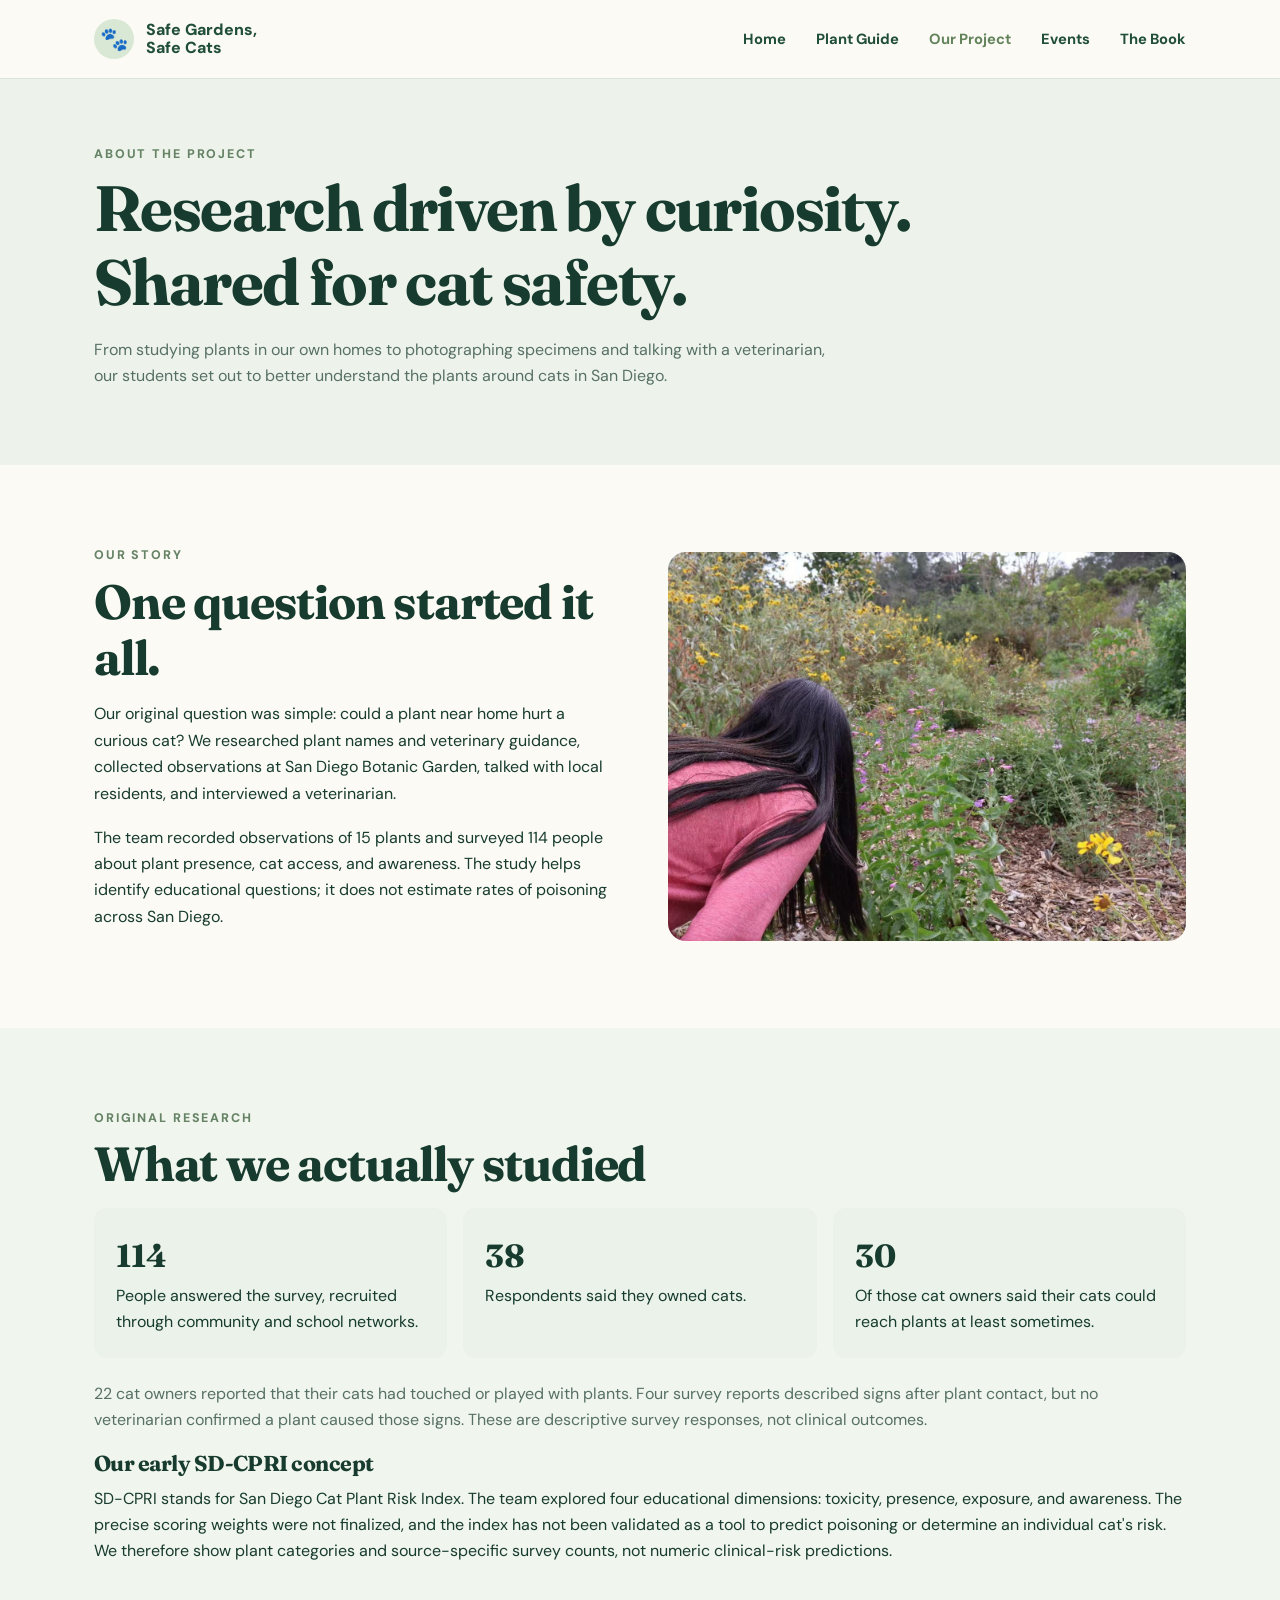
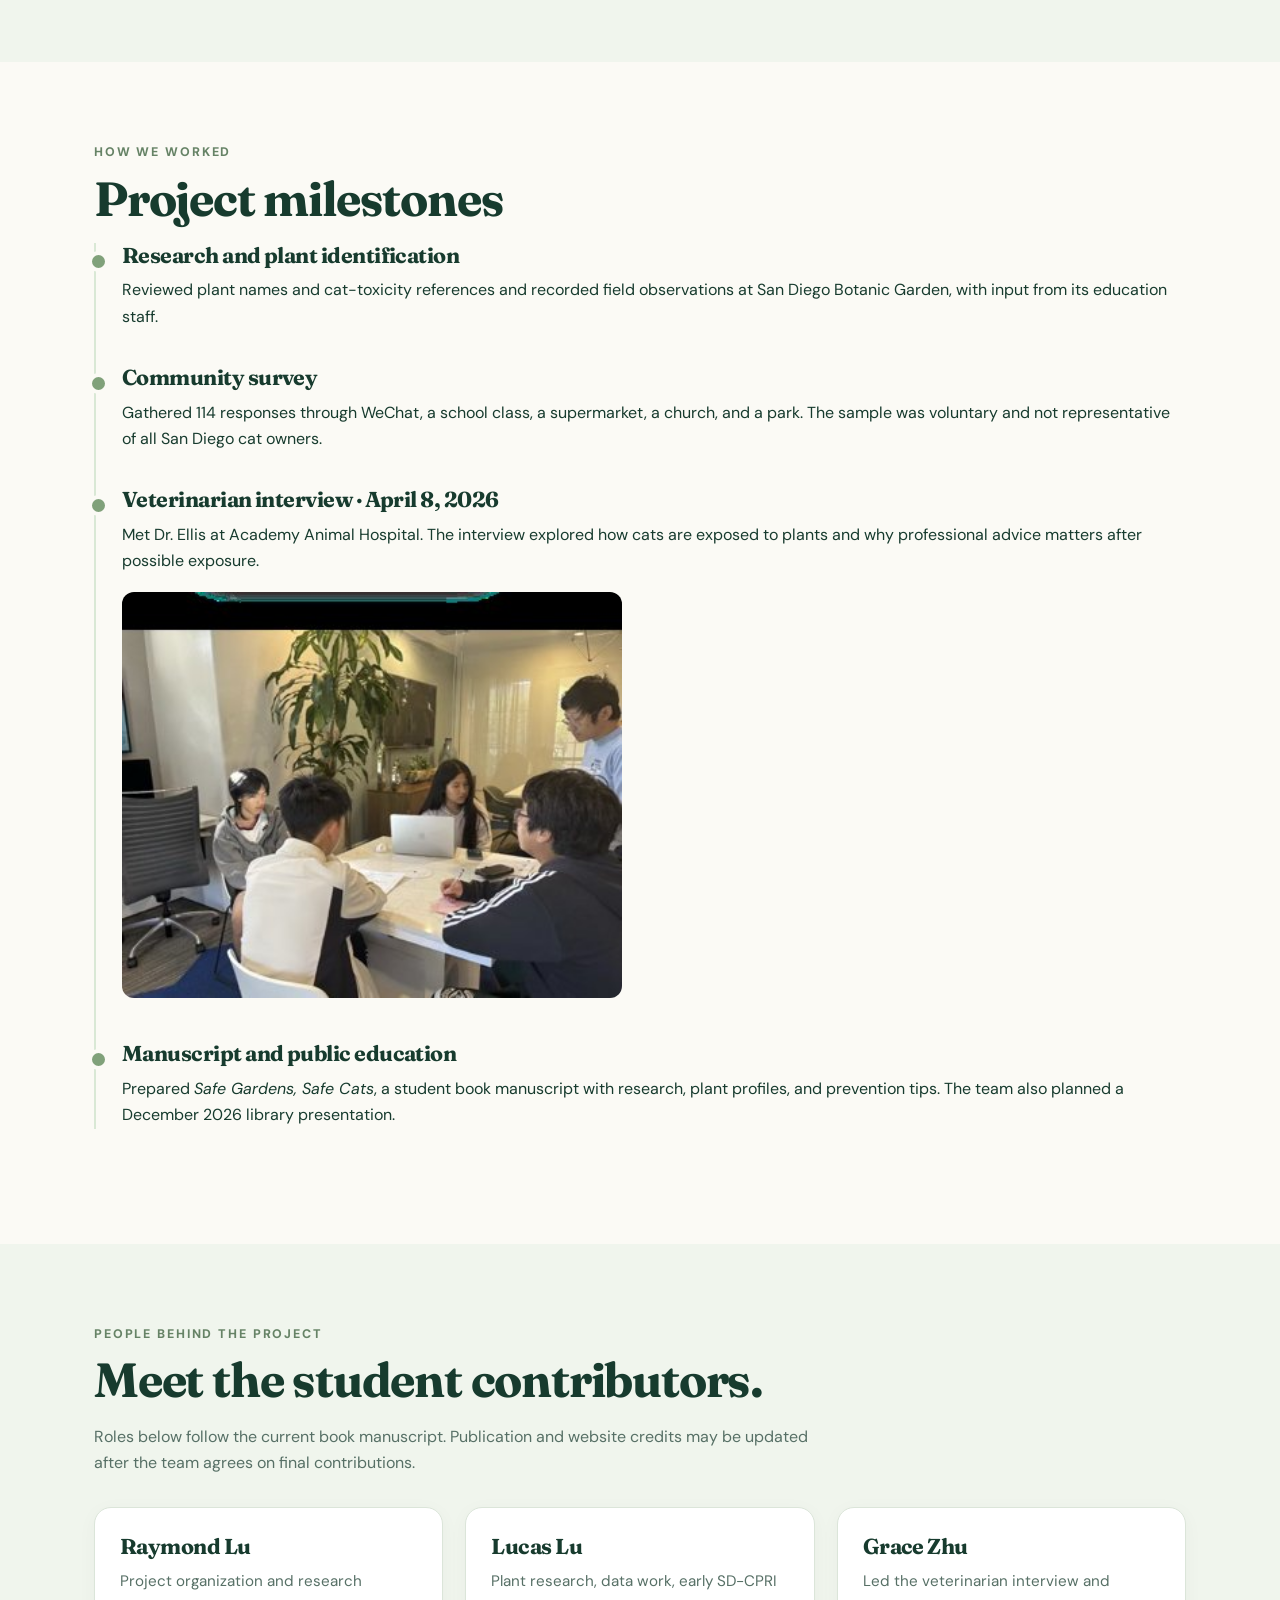
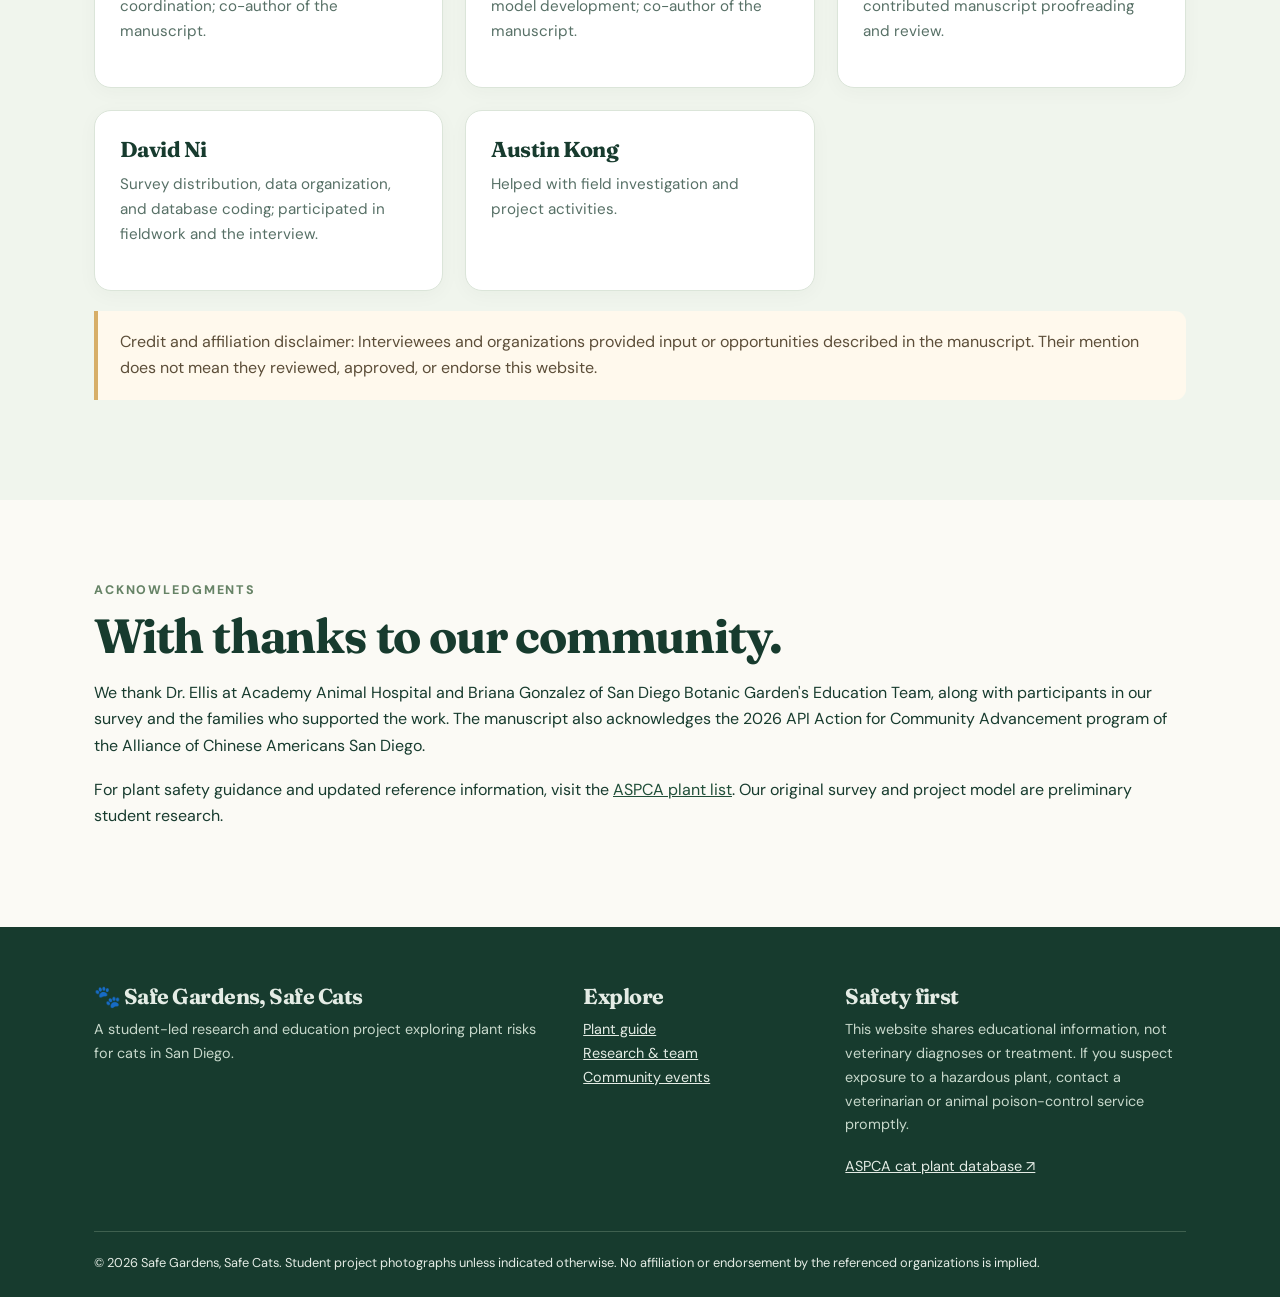
==== about.html @ 9660a146 "Initial website launch" ====
<!doctype html>
<html lang="en"><head><meta charset="utf-8"><meta name="viewport" content="width=device-width, initial-scale=1"><meta name="description" content="Learn about the student researchers, fieldwork, survey of 114 people, veterinarian interview and early SD-CPRI model."><meta name="theme-color" content="#204e38"><title>About Our Project | Safe Gardens, Safe Cats</title><link rel="stylesheet" href="css/style.css"></head><body><a class="skip-link" href="#main">Skip to content</a><header class="site-header"><div class="container nav"><a class="brand" href="index.html"><span class="brand-mark" aria-hidden="true">🐾</span><span>Safe Gardens,<br>Safe Cats</span></a><button class="menu-toggle" type="button" aria-expanded="false" aria-controls="navlinks">☰ Menu</button><nav id="navlinks" class="nav-links" aria-label="Main navigation"><a href="index.html" >Home</a><a href="plants.html" >Plant Guide</a><a href="about.html" aria-current="page">Our Project</a><a href="index.html#events">Events</a><a href="index.html#book">The Book</a></nav></div></header><main id="main"><section class="page-intro"><div class="container"><div class="eyebrow">About the project</div><h1>Research driven by curiosity.<br>Shared for cat safety.</h1><p>From studying plants in our own homes to photographing specimens and talking with a veterinarian, our students set out to better understand the plants around cats in San Diego.</p></div></section>
<section class="section"><div class="container two-col"><div><div class="eyebrow">Our story</div><h2>One question started it all.</h2><p>Our original question was simple: could a plant near home hurt a curious cat? We researched plant names and veterinary guidance, collected observations at San Diego Botanic Garden, talked with local residents, and interviewed a veterinarian.</p><p>The team recorded observations of 15 plants and surveyed 114 people about plant presence, cat access, and awareness. The study helps identify educational questions; it does not estimate rates of poisoning across San Diego.</p></div><img src="assets/images/field-research.jpg" alt="A student researching plants at the San Diego Botanic Garden" loading="lazy"></div></section>
<section class="section section-alt"><div class="container"><div class="eyebrow">Original research</div><h2>What we actually studied</h2><div class="survey-box"><div class="survey-cell"><strong>114</strong>People answered the survey, recruited through community and school networks.</div><div class="survey-cell"><strong>38</strong>Respondents said they owned cats.</div><div class="survey-cell"><strong>30</strong>Of those cat owners said their cats could reach plants at least sometimes.</div></div><p class="muted" style="margin-top:23px">22 cat owners reported that their cats had touched or played with plants. Four survey reports described signs after plant contact, but no veterinarian confirmed a plant caused those signs. These are descriptive survey responses, not clinical outcomes.</p><h3>Our early SD-CPRI concept</h3><p>SD-CPRI stands for San Diego Cat Plant Risk Index. The team explored four educational dimensions: toxicity, presence, exposure, and awareness. The precise scoring weights were not finalized, and the index has not been validated as a tool to predict poisoning or determine an individual cat's risk. We therefore show plant categories and source-specific survey counts, not numeric clinical-risk predictions.</p></div></section>
<section class="section"><div class="container"><div class="eyebrow">How we worked</div><h2>Project milestones</h2><div class="timeline"><div class="timeline-item"><h3>Research and plant identification</h3><p>Reviewed plant names and cat-toxicity references and recorded field observations at San Diego Botanic Garden, with input from its education staff.</p></div><div class="timeline-item"><h3>Community survey</h3><p>Gathered 114 responses through WeChat, a school class, a supermarket, a church, and a park. The sample was voluntary and not representative of all San Diego cat owners.</p></div><div class="timeline-item"><h3>Veterinarian interview · April 8, 2026</h3><p>Met Dr. Ellis at Academy Animal Hospital. The interview explored how cats are exposed to plants and why professional advice matters after possible exposure.</p><img style="max-width:500px;width:100%;border-radius:12px" src="assets/images/veterinarian-interview.jpg" alt="Student team meeting during the veterinary consultation" loading="lazy"></div><div class="timeline-item"><h3>Manuscript and public education</h3><p>Prepared <em>Safe Gardens, Safe Cats</em>, a student book manuscript with research, plant profiles, and prevention tips. The team also planned a December 2026 library presentation.</p></div></div></div></section>
<section id="team" class="section section-alt"><div class="container"><div class="section-header"><div class="eyebrow">People behind the project</div><h2>Meet the student contributors.</h2><p class="muted">Roles below follow the current book manuscript. Publication and website credits may be updated after the team agrees on final contributions.</p></div><div class="grid-3"><div class="card card-body"><h3>Raymond Lu</h3><p>Project organization and research coordination; co-author of the manuscript.</p></div><div class="card card-body"><h3>Lucas Lu</h3><p>Plant research, data work, early SD-CPRI model development; co-author of the manuscript.</p></div><div class="card card-body"><h3>Grace Zhu</h3><p>Led the veterinarian interview and contributed manuscript proofreading and review.</p></div><div class="card card-body"><h3>David Ni</h3><p>Survey distribution, data organization, and database coding; participated in fieldwork and the interview.</p></div><div class="card card-body"><h3>Austin Kong</h3><p>Helped with field investigation and project activities.</p></div></div><div class="notice">Credit and affiliation disclaimer: Interviewees and organizations provided input or opportunities described in the manuscript. Their mention does not mean they reviewed, approved, or endorse this website.</div></div></section>
<section class="section"><div class="container"><div class="eyebrow">Acknowledgments</div><h2>With thanks to our community.</h2><p>We thank Dr. Ellis at Academy Animal Hospital and Briana Gonzalez of San Diego Botanic Garden's Education Team, along with participants in our survey and the families who supported the work. The manuscript also acknowledges the 2026 API Action for Community Advancement program of the Alliance of Chinese Americans San Diego.</p><p>For plant safety guidance and updated reference information, visit the <a href="https://www.aspca.org/pet-care/animal-poison-control/cats-plant-list" target="_blank" rel="noopener noreferrer">ASPCA plant list</a>. Our original survey and project model are preliminary student research.</p></div></section></main><footer class="footer"><div class="container"><div class="footer-grid"><div><h3>🐾 Safe Gardens, Safe Cats</h3><p>A student-led research and education project exploring plant risks for cats in San Diego.</p></div><div><h3>Explore</h3><p><a href="plants.html">Plant guide</a><br><a href="about.html">Research & team</a><br><a href="index.html#events">Community events</a></p></div><div><h3>Safety first</h3><p>This website shares educational information, not veterinary diagnoses or treatment. If you suspect exposure to a hazardous plant, contact a veterinarian or animal poison-control service promptly.</p><p><a href="https://www.aspca.org/pet-care/animal-poison-control/cats-plant-list" target="_blank" rel="noopener noreferrer">ASPCA cat plant database ↗</a></p></div></div><div class="footer-bottom">© <span id="year"></span> Safe Gardens, Safe Cats. Student project photographs unless indicated otherwise. No affiliation or endorsement by the referenced organizations is implied.</div></div></footer><script src="js/site.js"></script></body></html>
---- css/style.css ----
@import url('https://fonts.googleapis.com/css2?family=DM+Sans:wght@400;500;600;700&family=Fraunces:opsz,wght@9..144,500;9..144,600;9..144,700&display=swap');
:root{--ink:#173b2e;--muted:#577066;--cream:#fbfaf5;--pale:#eaf2e9;--mint:#d9e8d5;--line:#dbe5d9;--forest:#204e38;--gold:#d7ae67;--white:#fff;--shadow:0 18px 44px rgba(22,62,42,.09)}*{box-sizing:border-box}html{scroll-behavior:smooth}body{margin:0;background:var(--cream);color:var(--ink);font-family:'DM Sans',Arial,sans-serif;line-height:1.65}h1,h2,h3{font-family:Fraunces,Georgia,serif;line-height:1.16;letter-spacing:-.025em}h1{font-size:clamp(2.65rem,6.8vw,5.6rem);margin:.4rem 0 1.1rem}h2{font-size:clamp(1.9rem,4vw,3rem);margin:.5rem 0 1rem}h3{font-size:1.35rem;margin:.1rem 0 .6rem}p{margin:.5rem 0 1.1rem}a{color:var(--forest)}.container{max-width:1140px;margin:auto;padding:0 24px}.skip-link{position:absolute;top:-80px;left:20px;background:#fff;padding:8px;z-index:100}.skip-link:focus{top:8px}.site-header{background:rgba(251,250,245,.96);position:sticky;top:0;z-index:30;border-bottom:1px solid var(--line);backdrop-filter:blur(12px)}.nav{min-height:78px;display:flex;align-items:center;justify-content:space-between;gap:20px}.brand{text-decoration:none;font-weight:800;display:flex;align-items:center;gap:12px;line-height:1.15;font-size:1rem}.brand-mark{width:40px;height:40px;border-radius:50%;background:var(--mint);display:grid;place-items:center;font-size:23px}.nav-links{display:flex;align-items:center;gap:30px}.nav-links a{text-decoration:none;font-size:.92rem;font-weight:700}.nav-links a[aria-current=page],.nav-links a:hover{color:#63835b}.menu-toggle{display:none;border:1px solid var(--line);padding:9px 13px;border-radius:8px;background:#fff;color:var(--ink)}.eyebrow{text-transform:uppercase;letter-spacing:.15em;color:#668366;font-size:.78rem;font-weight:800}.hero{padding:88px 0 92px;overflow:hidden}.hero-grid{display:grid;grid-template-columns:1.08fr .92fr;gap:66px;align-items:center}.hero p{font-size:1.12rem;color:var(--muted);max-width:560px}.hero-photo{position:relative}.hero-photo img{width:100%;height:520px;object-fit:cover;border-radius:190px 190px 24px 24px;box-shadow:var(--shadow)}.hero-note{position:absolute;bottom:-25px;left:-30px;background:#fff;border-radius:16px;padding:18px 23px;box-shadow:var(--shadow);font-size:.86rem;max-width:260px}.hero-note strong{display:block;font-size:1.1rem;color:var(--forest)}.btn{border:0;background:var(--forest);color:#fff!important;padding:13px 21px;display:inline-flex;align-items:center;justify-content:center;border-radius:9px;font-weight:700;text-decoration:none;cursor:pointer;transition:transform .2s,background .2s}.btn:hover{background:#2f674a;transform:translateY(-1px)}.btn-outline{background:transparent;border:1px solid var(--forest);color:var(--forest)!important}.btn-outline:hover{background:var(--pale)}.button-row{display:flex;gap:12px;flex-wrap:wrap;margin-top:27px}.stats{background:var(--forest);color:#fff;padding:29px 0}.stats-grid{display:grid;grid-template-columns:repeat(3,1fr);text-align:center;gap:10px}.stat-number{display:block;font:600 2.5rem Fraunces,serif}.stat-label{font-size:.85rem;color:#d8e8d9}.section{padding:80px 0}.section-alt{background:#f0f5ed}.section-header{max-width:740px;margin-bottom:30px}.grid-3{display:grid;grid-template-columns:repeat(3,1fr);gap:22px}.card{background:var(--white);border:1px solid var(--line);border-radius:17px;overflow:hidden;box-shadow:0 4px 20px rgba(22,62,42,.035)}.card-body{padding:25px}.card p{color:var(--muted);font-size:.95rem}.photo{height:205px;width:100%;object-fit:cover;background:var(--mint)}.photo-placeholder{height:205px;display:grid;place-items:center;background:linear-gradient(140deg,#e4eee1,#d4e7d5);color:#6d8b6e;text-align:center;padding:24px}.tag{display:inline-flex;align-items:center;background:var(--pale);color:var(--forest);border-radius:99px;padding:4px 10px;font-size:.72rem;font-weight:800;letter-spacing:.04em}.tag-severe{background:#f7e4d9;color:#8b4027}.tag-nontoxic{background:#e5f2e5;color:#2d6b40}.muted{color:var(--muted)}.two-col{display:grid;grid-template-columns:1fr 1fr;gap:55px;align-items:center}.two-col img{width:100%;max-height:420px;object-fit:cover;border-radius:18px}.notice{border-left:4px solid var(--gold);background:#fff9ed;padding:18px 22px;border-radius:0 11px 11px 0;color:#5c4e39;margin:20px 0}.page-intro{background:#edf3eb;padding:65px 0 58px}.page-intro h1{font-size:clamp(2.55rem,5vw,4.5rem)}.page-intro p{max-width:740px;color:var(--muted)}.filters{display:flex;align-items:center;gap:12px;margin:30px 0 12px;flex-wrap:wrap}.search-input,.filter-select{border:1px solid #bbccbc;border-radius:10px;padding:14px 16px;background:#fff;color:var(--ink);font:inherit}.search-input{min-width:260px;flex:1}.filter-select{min-width:170px}.count{margin:12px 0 25px;font-size:.9rem;color:var(--muted)}.plant-card .card-body{padding:22px}.plant-card .scientific{font-style:italic;font-size:.83rem;color:var(--muted);margin-top:-3px}.plant-card .summary{min-height:95px}.plant-card .details{background:#f7faf6;border-top:1px solid var(--line);padding:20px 22px;display:none;font-size:.92rem}.plant-card.expanded .details{display:block}.details h4{margin:12px 0 5px}.details p{margin:0 0 12px}.learn-more{font:inherit;color:var(--forest);cursor:pointer;font-weight:800;border:0;background:none;padding:0}.plant-card.expanded .learn-more::after{content:' ↑'}.plant-card:not(.expanded) .learn-more::after{content:' ↓'}.survey-box{display:grid;grid-template-columns:repeat(3,1fr);gap:16px}.survey-cell{padding:22px;background:var(--pale);border-radius:13px}.survey-cell strong{font-family:Fraunces,serif;font-size:2rem;display:block}.timeline{border-left:2px solid var(--mint);padding-left:26px}.timeline-item{position:relative;margin:0 0 35px}.timeline-item:before{content:'';position:absolute;left:-34px;top:8px;width:13px;height:13px;border-radius:50%;background:#80a17a;border:4px solid var(--cream)}.footer{background:#173b2e;color:#e4ece5;padding:55px 0 24px}.footer a{color:#e4ece5}.footer-grid{display:grid;grid-template-columns:2fr 1fr 1.5fr;gap:35px}.footer p{font-size:.9rem;color:#c7d8cb}.footer small{color:#a7c1ae}.footer-bottom{border-top:1px solid #3f604f;padding-top:20px;margin-top:35px;font-size:.8rem}.bullets{padding-left:21px}.bullets li{margin:10px 0}.source-link{overflow-wrap:anywhere}.event-banner{background:#e6efe1;border:1px solid #d1dfcb;border-radius:18px;padding:28px}.book-panel{padding:30px;background:#fff;border:1px solid var(--line);border-radius:18px}.book-cover{aspect-ratio:3/4;background:linear-gradient(150deg,#d4e4ce,#edf4e8);border-radius:10px;display:flex;align-items:center;justify-content:center;flex-direction:column;text-align:center;padding:20px;box-shadow:var(--shadow)}.book-cover strong{font-family:Fraunces,serif;font-size:2rem}.book-cover span{color:var(--muted)}:focus-visible{outline:3px solid #bc9a52;outline-offset:3px}@media(max-width:820px){.hero-grid,.two-col,.footer-grid{grid-template-columns:1fr}.hero{padding:50px 0}.hero-photo img{height:360px}.hero-note{left:10px}.grid-3{grid-template-columns:repeat(2,1fr)}.nav-links{display:none;position:absolute;top:77px;left:0;right:0;background:var(--cream);padding:20px 25px;flex-direction:column;align-items:flex-start;border-bottom:1px solid var(--line)}.nav-links.open{display:flex}.menu-toggle{display:block}}@media(max-width:550px){.grid-3,.survey-box{grid-template-columns:1fr}.section{padding:55px 0}.stats-grid{gap:6px}.stat-number{font-size:1.9rem}.stat-label{font-size:.72rem}.hero-note{position:relative;bottom:auto;left:auto;margin-top:10px}.search-input,.filter-select{width:100%;min-width:0}}
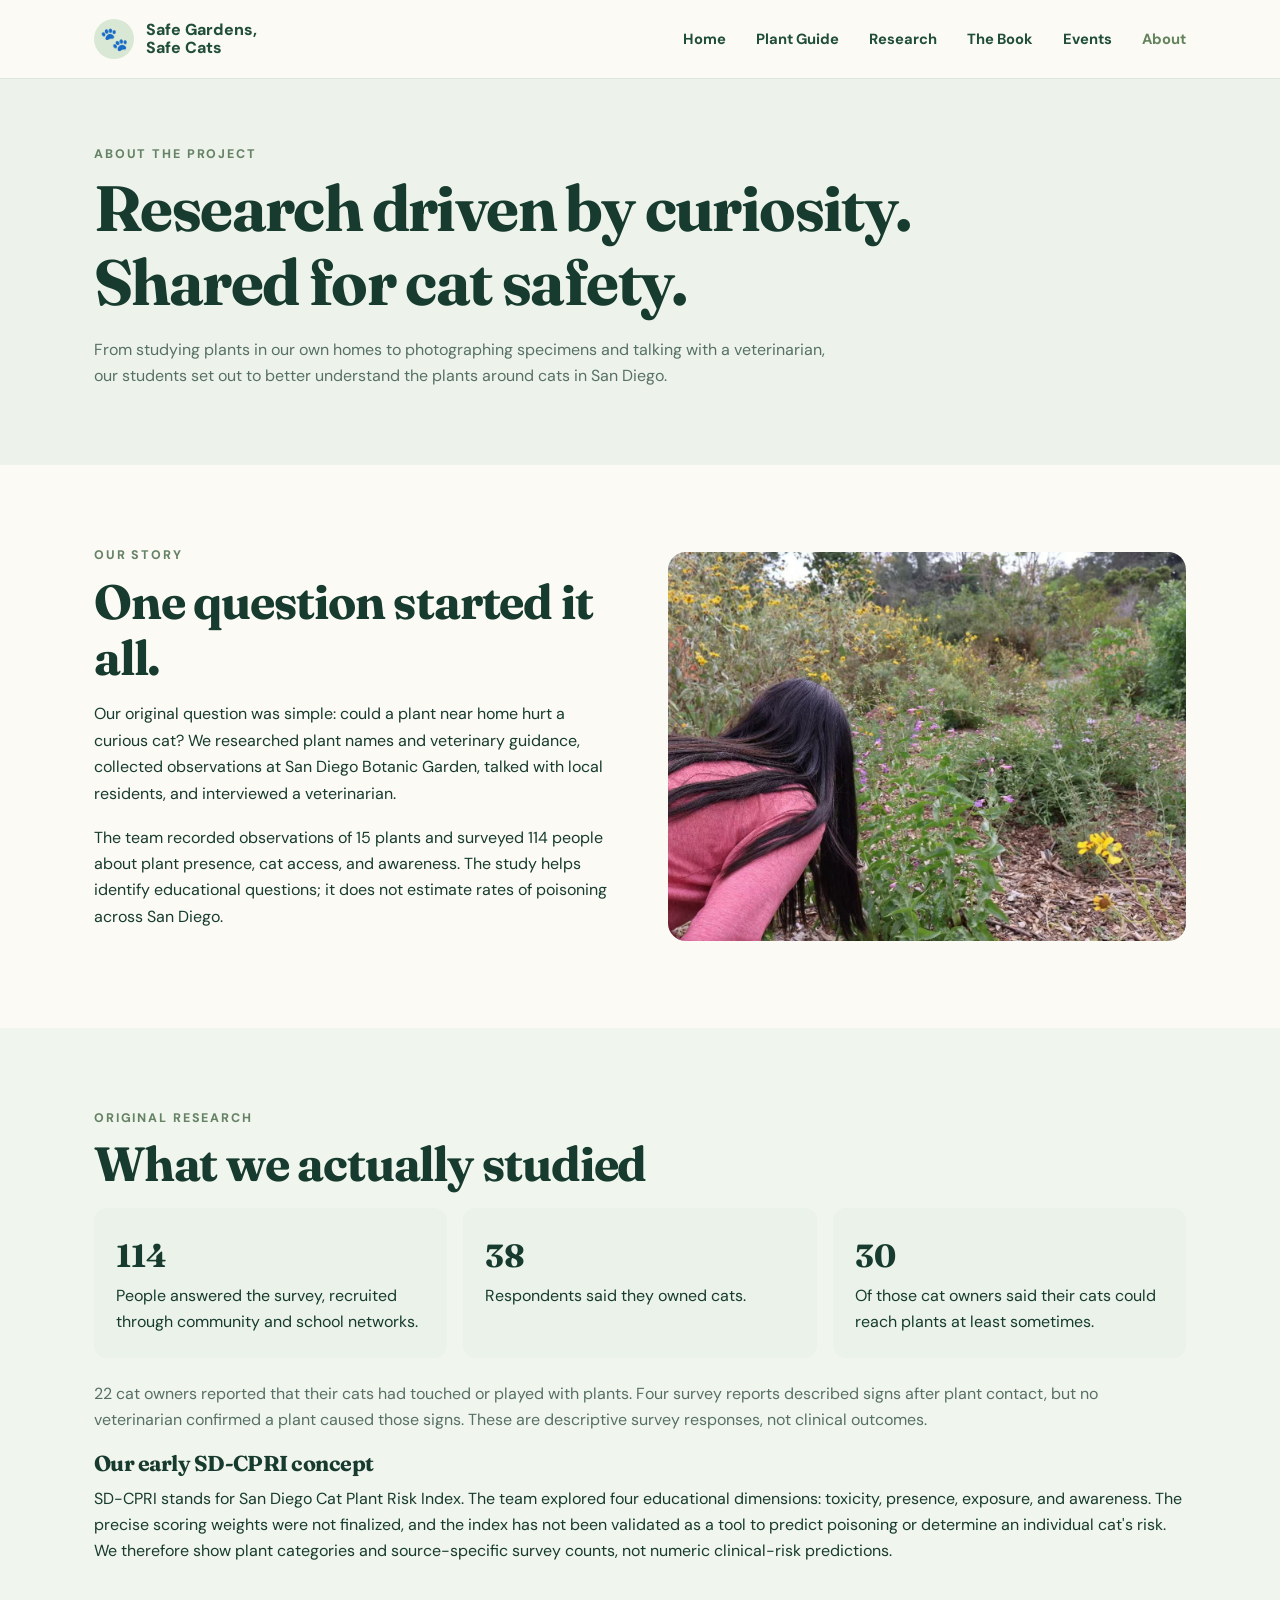
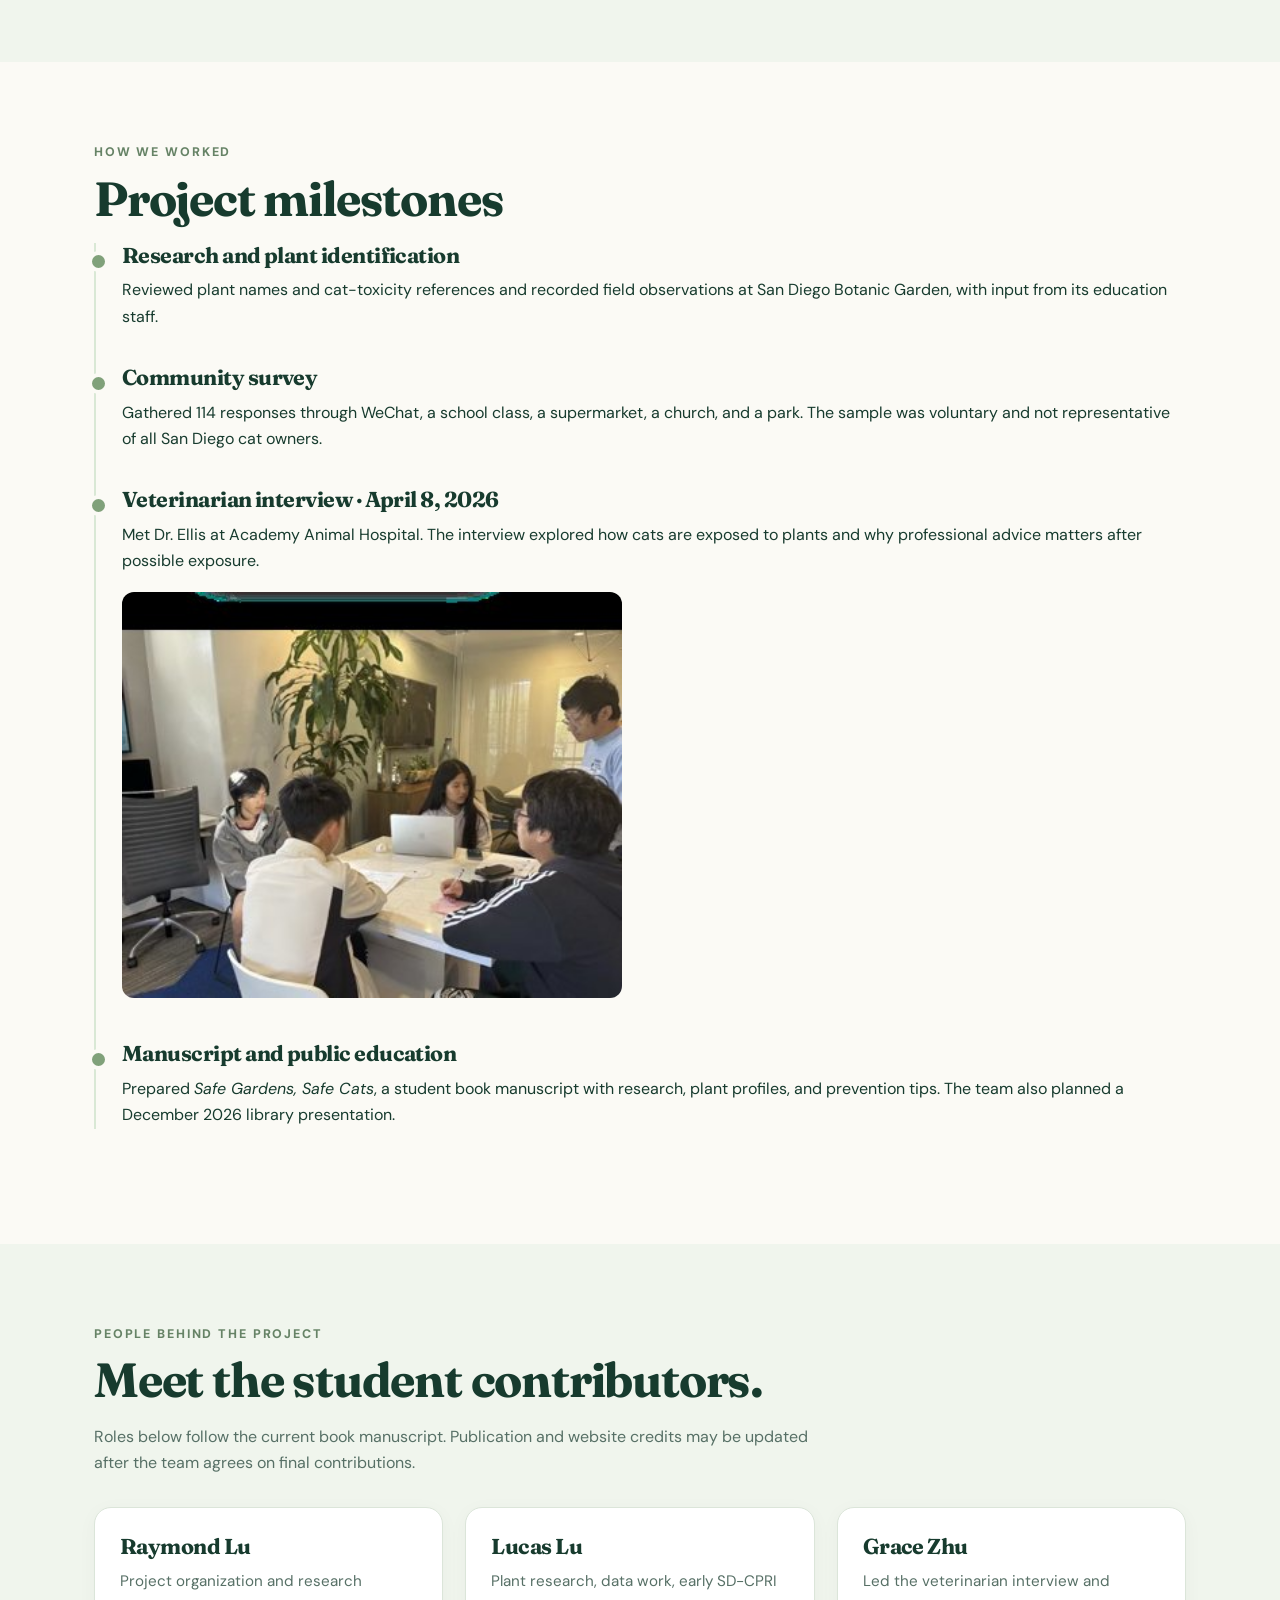
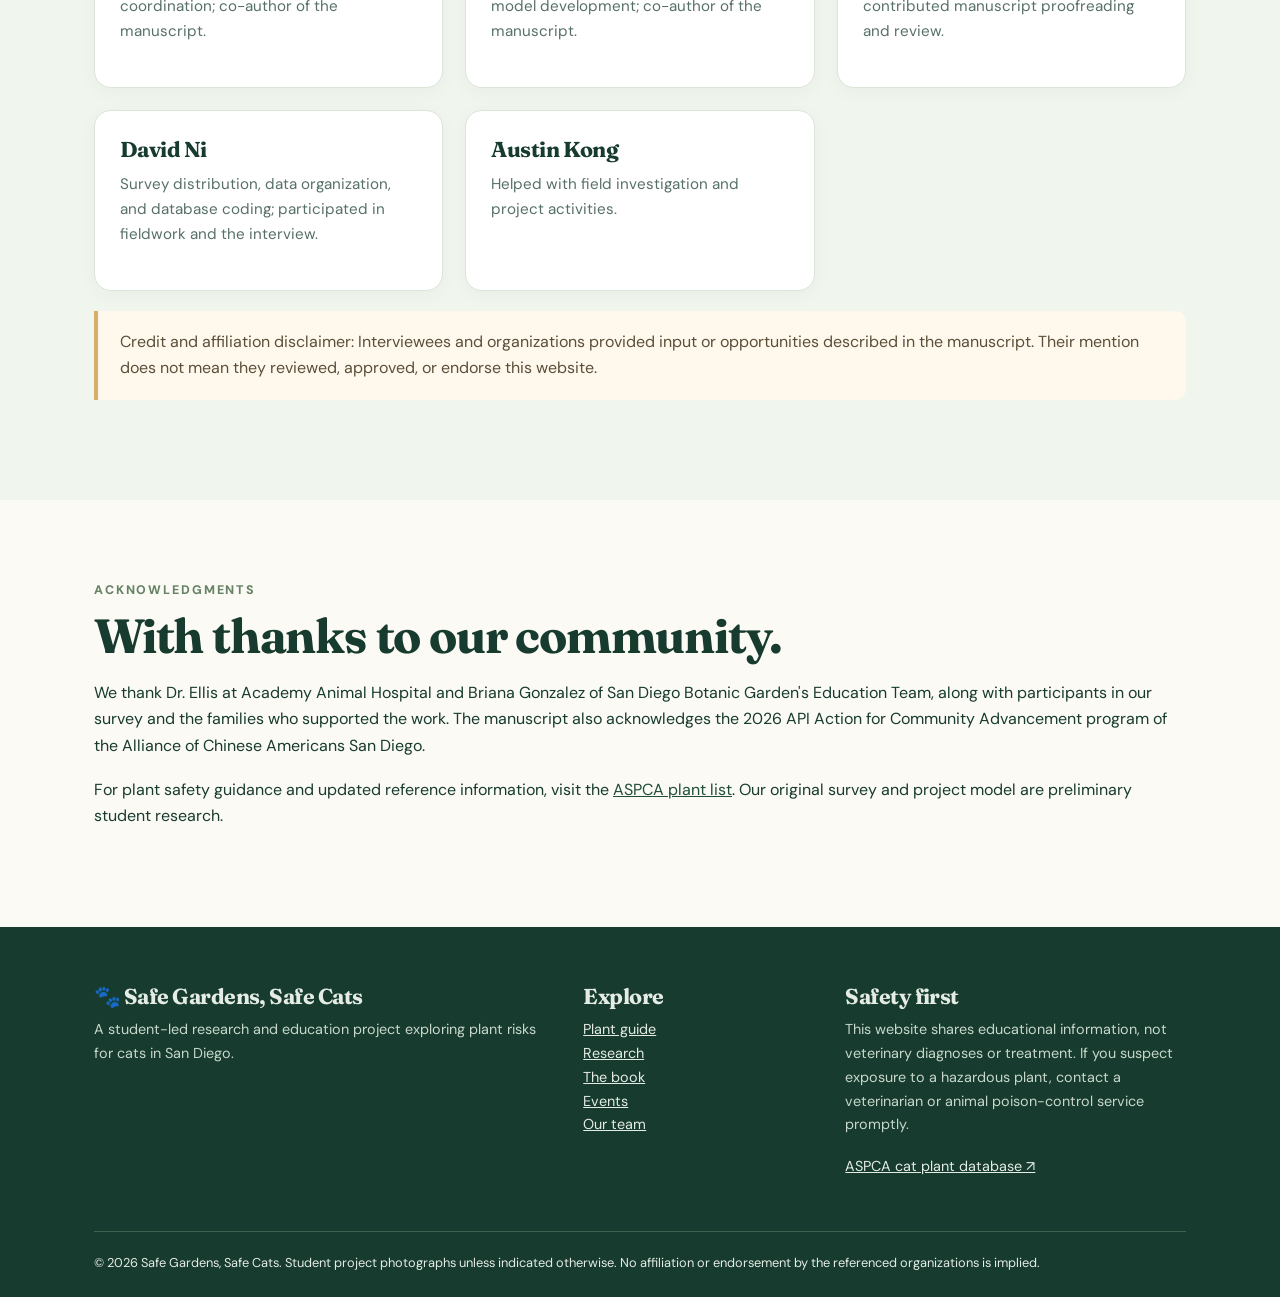
==== commit 904a75b1: "Replace website with complete six-page version" ====
--- a/about.html
+++ b/about.html
@@ -1,7 +1,8 @@
-<!doctype html>
-<html lang="en"><head><meta charset="utf-8"><meta name="viewport" content="width=device-width, initial-scale=1"><meta name="description" content="Learn about the student researchers, fieldwork, survey of 114 people, veterinarian interview and early SD-CPRI model."><meta name="theme-color" content="#204e38"><title>About Our Project | Safe Gardens, Safe Cats</title><link rel="stylesheet" href="css/style.css"></head><body><a class="skip-link" href="#main">Skip to content</a><header class="site-header"><div class="container nav"><a class="brand" href="index.html"><span class="brand-mark" aria-hidden="true">🐾</span><span>Safe Gardens,<br>Safe Cats</span></a><button class="menu-toggle" type="button" aria-expanded="false" aria-controls="navlinks">☰ Menu</button><nav id="navlinks" class="nav-links" aria-label="Main navigation"><a href="index.html" >Home</a><a href="plants.html" >Plant Guide</a><a href="about.html" aria-current="page">Our Project</a><a href="index.html#events">Events</a><a href="index.html#book">The Book</a></nav></div></header><main id="main"><section class="page-intro"><div class="container"><div class="eyebrow">About the project</div><h1>Research driven by curiosity.<br>Shared for cat safety.</h1><p>From studying plants in our own homes to photographing specimens and talking with a veterinarian, our students set out to better understand the plants around cats in San Diego.</p></div></section>
-<section class="section"><div class="container two-col"><div><div class="eyebrow">Our story</div><h2>One question started it all.</h2><p>Our original question was simple: could a plant near home hurt a curious cat? We researched plant names and veterinary guidance, collected observations at San Diego Botanic Garden, talked with local residents, and interviewed a veterinarian.</p><p>The team recorded observations of 15 plants and surveyed 114 people about plant presence, cat access, and awareness. The study helps identify educational questions; it does not estimate rates of poisoning across San Diego.</p></div><img src="assets/images/field-research.jpg" alt="A student researching plants at the San Diego Botanic Garden" loading="lazy"></div></section>
+<!DOCTYPE html>
+
+<html lang="en"><head><meta charset="utf-8"/><meta content="width=device-width, initial-scale=1" name="viewport"/><meta content="Learn about the student researchers, fieldwork, survey of 114 people, veterinarian interview and early SD-CPRI model." name="description"/><meta content="#204e38" name="theme-color"/><title>About Our Project | Safe Gardens, Safe Cats</title><link href="css/style.css" rel="stylesheet"/></head><body><a class="skip-link" href="#main">Skip to content</a><header class="site-header"><div class="container nav"><a class="brand" href="index.html"><span aria-hidden="true" class="brand-mark">🐾</span><span>Safe Gardens,<br/>Safe Cats</span></a><button aria-controls="navlinks" aria-expanded="false" class="menu-toggle" type="button">☰ Menu</button><nav aria-label="Main navigation" class="nav-links" id="navlinks"><a href="index.html">Home</a><a href="plants.html">Plant Guide</a><a href="research.html">Research</a><a href="book.html">The Book</a><a href="events.html">Events</a><a aria-current="page" href="about.html">About</a></nav></div></header><main id="main"><section class="page-intro"><div class="container"><div class="eyebrow">About the project</div><h1>Research driven by curiosity.<br/>Shared for cat safety.</h1><p>From studying plants in our own homes to photographing specimens and talking with a veterinarian, our students set out to better understand the plants around cats in San Diego.</p></div></section>
+<section class="section"><div class="container two-col"><div><div class="eyebrow">Our story</div><h2>One question started it all.</h2><p>Our original question was simple: could a plant near home hurt a curious cat? We researched plant names and veterinary guidance, collected observations at San Diego Botanic Garden, talked with local residents, and interviewed a veterinarian.</p><p>The team recorded observations of 15 plants and surveyed 114 people about plant presence, cat access, and awareness. The study helps identify educational questions; it does not estimate rates of poisoning across San Diego.</p></div><img alt="A student researching plants at the San Diego Botanic Garden" loading="lazy" src="images/project/field-research.jpg"/></div></section>
 <section class="section section-alt"><div class="container"><div class="eyebrow">Original research</div><h2>What we actually studied</h2><div class="survey-box"><div class="survey-cell"><strong>114</strong>People answered the survey, recruited through community and school networks.</div><div class="survey-cell"><strong>38</strong>Respondents said they owned cats.</div><div class="survey-cell"><strong>30</strong>Of those cat owners said their cats could reach plants at least sometimes.</div></div><p class="muted" style="margin-top:23px">22 cat owners reported that their cats had touched or played with plants. Four survey reports described signs after plant contact, but no veterinarian confirmed a plant caused those signs. These are descriptive survey responses, not clinical outcomes.</p><h3>Our early SD-CPRI concept</h3><p>SD-CPRI stands for San Diego Cat Plant Risk Index. The team explored four educational dimensions: toxicity, presence, exposure, and awareness. The precise scoring weights were not finalized, and the index has not been validated as a tool to predict poisoning or determine an individual cat's risk. We therefore show plant categories and source-specific survey counts, not numeric clinical-risk predictions.</p></div></section>
-<section class="section"><div class="container"><div class="eyebrow">How we worked</div><h2>Project milestones</h2><div class="timeline"><div class="timeline-item"><h3>Research and plant identification</h3><p>Reviewed plant names and cat-toxicity references and recorded field observations at San Diego Botanic Garden, with input from its education staff.</p></div><div class="timeline-item"><h3>Community survey</h3><p>Gathered 114 responses through WeChat, a school class, a supermarket, a church, and a park. The sample was voluntary and not representative of all San Diego cat owners.</p></div><div class="timeline-item"><h3>Veterinarian interview · April 8, 2026</h3><p>Met Dr. Ellis at Academy Animal Hospital. The interview explored how cats are exposed to plants and why professional advice matters after possible exposure.</p><img style="max-width:500px;width:100%;border-radius:12px" src="assets/images/veterinarian-interview.jpg" alt="Student team meeting during the veterinary consultation" loading="lazy"></div><div class="timeline-item"><h3>Manuscript and public education</h3><p>Prepared <em>Safe Gardens, Safe Cats</em>, a student book manuscript with research, plant profiles, and prevention tips. The team also planned a December 2026 library presentation.</p></div></div></div></section>
-<section id="team" class="section section-alt"><div class="container"><div class="section-header"><div class="eyebrow">People behind the project</div><h2>Meet the student contributors.</h2><p class="muted">Roles below follow the current book manuscript. Publication and website credits may be updated after the team agrees on final contributions.</p></div><div class="grid-3"><div class="card card-body"><h3>Raymond Lu</h3><p>Project organization and research coordination; co-author of the manuscript.</p></div><div class="card card-body"><h3>Lucas Lu</h3><p>Plant research, data work, early SD-CPRI model development; co-author of the manuscript.</p></div><div class="card card-body"><h3>Grace Zhu</h3><p>Led the veterinarian interview and contributed manuscript proofreading and review.</p></div><div class="card card-body"><h3>David Ni</h3><p>Survey distribution, data organization, and database coding; participated in fieldwork and the interview.</p></div><div class="card card-body"><h3>Austin Kong</h3><p>Helped with field investigation and project activities.</p></div></div><div class="notice">Credit and affiliation disclaimer: Interviewees and organizations provided input or opportunities described in the manuscript. Their mention does not mean they reviewed, approved, or endorse this website.</div></div></section>
-<section class="section"><div class="container"><div class="eyebrow">Acknowledgments</div><h2>With thanks to our community.</h2><p>We thank Dr. Ellis at Academy Animal Hospital and Briana Gonzalez of San Diego Botanic Garden's Education Team, along with participants in our survey and the families who supported the work. The manuscript also acknowledges the 2026 API Action for Community Advancement program of the Alliance of Chinese Americans San Diego.</p><p>For plant safety guidance and updated reference information, visit the <a href="https://www.aspca.org/pet-care/animal-poison-control/cats-plant-list" target="_blank" rel="noopener noreferrer">ASPCA plant list</a>. Our original survey and project model are preliminary student research.</p></div></section></main><footer class="footer"><div class="container"><div class="footer-grid"><div><h3>🐾 Safe Gardens, Safe Cats</h3><p>A student-led research and education project exploring plant risks for cats in San Diego.</p></div><div><h3>Explore</h3><p><a href="plants.html">Plant guide</a><br><a href="about.html">Research & team</a><br><a href="index.html#events">Community events</a></p></div><div><h3>Safety first</h3><p>This website shares educational information, not veterinary diagnoses or treatment. If you suspect exposure to a hazardous plant, contact a veterinarian or animal poison-control service promptly.</p><p><a href="https://www.aspca.org/pet-care/animal-poison-control/cats-plant-list" target="_blank" rel="noopener noreferrer">ASPCA cat plant database ↗</a></p></div></div><div class="footer-bottom">© <span id="year"></span> Safe Gardens, Safe Cats. Student project photographs unless indicated otherwise. No affiliation or endorsement by the referenced organizations is implied.</div></div></footer><script src="js/site.js"></script></body></html>+<section class="section"><div class="container"><div class="eyebrow">How we worked</div><h2>Project milestones</h2><div class="timeline"><div class="timeline-item"><h3>Research and plant identification</h3><p>Reviewed plant names and cat-toxicity references and recorded field observations at San Diego Botanic Garden, with input from its education staff.</p></div><div class="timeline-item"><h3>Community survey</h3><p>Gathered 114 responses through WeChat, a school class, a supermarket, a church, and a park. The sample was voluntary and not representative of all San Diego cat owners.</p></div><div class="timeline-item"><h3>Veterinarian interview · April 8, 2026</h3><p>Met Dr. Ellis at Academy Animal Hospital. The interview explored how cats are exposed to plants and why professional advice matters after possible exposure.</p><img alt="Student team meeting during the veterinary consultation" loading="lazy" src="images/project/veterinarian-interview.jpg" style="max-width:500px;width:100%;border-radius:12px"/></div><div class="timeline-item"><h3>Manuscript and public education</h3><p>Prepared <em>Safe Gardens, Safe Cats</em>, a student book manuscript with research, plant profiles, and prevention tips. The team also planned a December 2026 library presentation.</p></div></div></div></section>
+<section class="section section-alt" id="team"><div class="container"><div class="section-header"><div class="eyebrow">People behind the project</div><h2>Meet the student contributors.</h2><p class="muted">Roles below follow the current book manuscript. Publication and website credits may be updated after the team agrees on final contributions.</p></div><div class="grid-3"><div class="card card-body"><h3>Raymond Lu</h3><p>Project organization and research coordination; co-author of the manuscript.</p></div><div class="card card-body"><h3>Lucas Lu</h3><p>Plant research, data work, early SD-CPRI model development; co-author of the manuscript.</p></div><div class="card card-body"><h3>Grace Zhu</h3><p>Led the veterinarian interview and contributed manuscript proofreading and review.</p></div><div class="card card-body"><h3>David Ni</h3><p>Survey distribution, data organization, and database coding; participated in fieldwork and the interview.</p></div><div class="card card-body"><h3>Austin Kong</h3><p>Helped with field investigation and project activities.</p></div></div><div class="notice">Credit and affiliation disclaimer: Interviewees and organizations provided input or opportunities described in the manuscript. Their mention does not mean they reviewed, approved, or endorse this website.</div></div></section>
+<section class="section"><div class="container"><div class="eyebrow">Acknowledgments</div><h2>With thanks to our community.</h2><p>We thank Dr. Ellis at Academy Animal Hospital and Briana Gonzalez of San Diego Botanic Garden's Education Team, along with participants in our survey and the families who supported the work. The manuscript also acknowledges the 2026 API Action for Community Advancement program of the Alliance of Chinese Americans San Diego.</p><p>For plant safety guidance and updated reference information, visit the <a href="https://www.aspca.org/pet-care/animal-poison-control/cats-plant-list" rel="noopener noreferrer" target="_blank">ASPCA plant list</a>. Our original survey and project model are preliminary student research.</p></div></section></main><footer class="footer"><div class="container"><div class="footer-grid"><div><h3>🐾 Safe Gardens, Safe Cats</h3><p>A student-led research and education project exploring plant risks for cats in San Diego.</p></div><div><h3>Explore</h3><p><a href="plants.html">Plant guide</a><br/><a href="research.html">Research</a><br/><a href="book.html">The book</a><br/><a href="events.html">Events</a><br/><a href="about.html">Our team</a><br/></p></div><div><h3>Safety first</h3><p>This website shares educational information, not veterinary diagnoses or treatment. If you suspect exposure to a hazardous plant, contact a veterinarian or animal poison-control service promptly.</p><p><a href="https://www.aspca.org/pet-care/animal-poison-control/cats-plant-list" rel="noopener noreferrer" target="_blank">ASPCA cat plant database ↗</a></p></div></div><div class="footer-bottom">© <span id="year"></span> Safe Gardens, Safe Cats. Student project photographs unless indicated otherwise. No affiliation or endorsement by the referenced organizations is implied.</div></div></footer><script src="js/site.js"></script></body></html>
